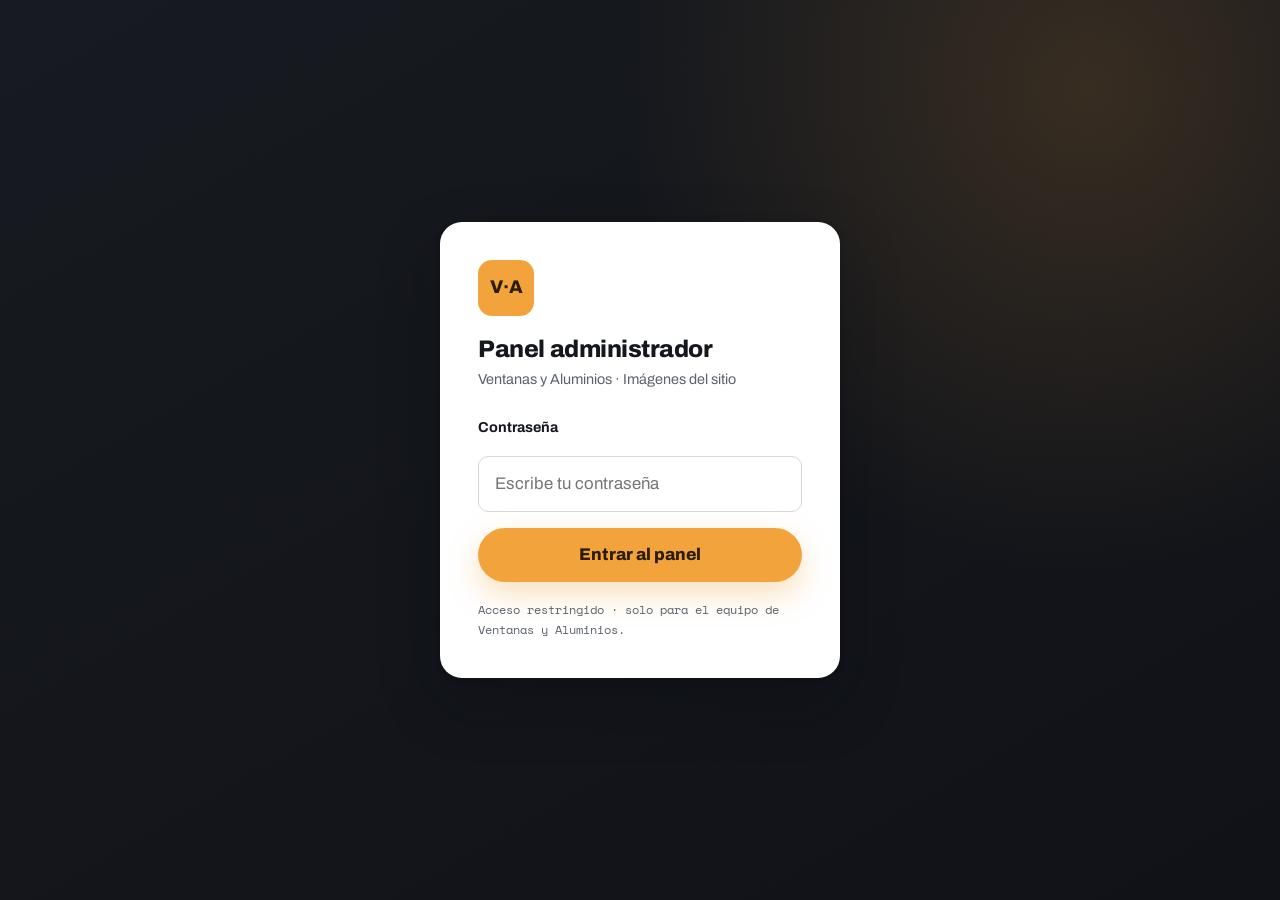
==== admin.html @ 1542fdc1 "Publicación en línea directa a GitHub desde el panel" ====
<!DOCTYPE html>
<html lang="es">
<head>
  <meta charset="UTF-8">
  <meta name="viewport" content="width=device-width, initial-scale=1.0">
  <title>Panel administrador — Ventanas y Aluminios</title>
  <meta name="robots" content="noindex, nofollow">
  <link rel="icon" type="image/svg+xml" href="img/hero.svg">
  <link rel="stylesheet" href="css/estilos.css">
  <link rel="stylesheet" href="admin/admin.css">
</head>
<body class="panel-cuerpo">

  <!-- ============ Acceso ============ -->
  <section class="login-fondo" id="pantallaLogin">
    <div class="login-tarjeta">
      <span class="login-logo">V·A</span>
      <h1>Panel administrador</h1>
      <p>Ventanas y Aluminios · Imágenes del sitio</p>
      <form id="formLogin">
        <label for="clave">Contraseña</label>
        <input type="password" id="clave" autocomplete="current-password" placeholder="Escribe tu contraseña" required>
        <button class="panel-boton" type="submit">Entrar al panel</button>
      </form>
      <p class="login-error" id="loginError" role="alert" hidden></p>
      <p class="login-ayuda">Acceso restringido · solo para el equipo de Ventanas y Aluminios.</p>
    </div>
  </section>

  <!-- ============ Aplicación ============ -->
  <div class="panel" id="app" hidden>

    <aside class="panel-lateral">
      <div class="panel-lateral__marca">
        <span class="marca__simbolo">V·A</span>
        <div>
          <b>Panel de imágenes</b>
          <small>Ventanas y Aluminios</small>
        </div>
      </div>
      <nav class="panel-nav" id="navSecciones" aria-label="Secciones del sitio">
        <button type="button" data-seccion="inicio">Inicio</button>
        <button type="button" data-seccion="catalogo">Catálogo</button>
        <button type="button" data-seccion="quienes_somos">¿Quiénes somos?</button>
        <button type="button" data-seccion="contacto">Contacto</button>
      </nav>
      <div class="panel-lateral__pie">
        <button type="button" id="btnGitHub">Conectar para publicar en línea</button>
        <button type="button" id="btnImportar">Importar contenido publicado</button>
        <button type="button" id="btnClave">Cambiar contraseña</button>
        <button type="button" id="btnSalir">Salir del panel</button>
      </div>
    </aside>

    <div class="panel-principal">

      <header class="panel-cabecera">
        <div>
          <p class="panel-miga" id="miga">Sección</p>
          <h1 id="tituloSeccion">Imágenes · Inicio</h1>
        </div>
        <div class="panel-cabecera__acciones">
          <button class="btn btn--borde" type="button" id="btnDeshacer" title="Deshacer el último cambio (Ctrl+Z)">Deshacer</button>
          <button class="btn btn--borde" type="button" id="btnRehacer" title="Rehacer (Ctrl+Y)">Rehacer</button>
        </div>
      </header>

      <div class="panel-items" id="avisoBorrador"></div>

      <main class="panel-items" id="listaItems" aria-live="polite"></main>

      <div class="panel-ahora">
        <div class="panel-ahora__info" id="estadoPublicacion">Sin cambios sin publicar.</div>
        <div class="panel-ahora__botones">
          <button class="btn btn--borde" type="button" id="btnBorrador">Guardar borrador</button>
          <button class="panel-boton" type="button" id="btnPublicar">Publicar cambios</button>
        </div>
      </div>
    </div>
  </div>

  <div class="toast-contenedor" id="contenedorToast" aria-live="polite"></div>
  <div id="contenedorModal"></div>

  <input type="file" id="entradaImagenes" accept=".jpg,.jpeg,.png,.webp,image/jpeg,image/png,image/webp" multiple hidden>
  <input type="file" id="entradaImportar" webkitdirectory hidden>

  <script src="js/datos.js"></script>
  <script src="admin/seguridad.js"></script>
  <script src="admin/admin.js"></script>
</body>
</html>
---- css/estilos.css ----
/* =========================================================
   Ventanas y Aluminios — Estilos del sitio
   ========================================================= */

/* ---------- Fuentes autoalojadas ---------- */
@font-face {
  font-family: 'Archivo';
  font-style: normal;
  font-weight: 100 900;
  font-stretch: 100%;
  font-display: swap;
  src: url('fonts/archivo-regular-var.woff2') format('woff2');
}
@font-face {
  font-family: 'Archivo';
  font-style: italic;
  font-weight: 100 900;
  font-stretch: 100%;
  font-display: swap;
  src: url('fonts/archivo-italic-var.woff2') format('woff2');
}
@font-face {
  font-family: 'Space Mono';
  font-style: normal;
  font-weight: 400;
  font-display: swap;
  src: url('fonts/spacemono-regular-400.woff2') format('woff2');
}
@font-face {
  font-family: 'Space Mono';
  font-style: normal;
  font-weight: 700;
  font-display: swap;
  src: url('fonts/spacemono-regular-700.woff2') format('woff2');
}

/* ---------- Tokens ---------- */
:root {
  --ink: #171a20;
  --ink-2: #1e222a;
  --ink-3: #272c36;
  --line-dark: #343b47;
  --paper: #f1f2f2;
  --paper-2: #fafbfb;
  --white: #ffffff;
  --text: #14171c;
  --muted: #5b626b;
  --accent: #f2a33c;
  --accent-deep: #cf8416;
  --accent-ink: #2b1c06;
  --on-accent: #241a05;
  --sans: 'Archivo', system-ui, -apple-system, 'Segoe UI', Roboto, Arial, sans-serif;
  --mono: 'Space Mono', 'Courier New', monospace;
  --r-sm: 10px;
  --r-md: 14px;
  --r-lg: 22px;
  --pill: 999px;
  --sh-card: 0 1px 2px rgba(20, 23, 28, 0.05), 0 10px 28px rgba(20, 23, 28, 0.08);
  --sh-pop: 0 2px 6px rgba(10, 12, 16, 0.14), 0 24px 60px rgba(10, 12, 16, 0.3);
  --wrap: 1240px;
  --header-h: 72px;
}

/* ---------- Reset ---------- */
*,
*::before,
*::after {
  box-sizing: border-box;
}
html {
  -webkit-text-size-adjust: 100%;
  scroll-behavior: smooth;
}
body {
  margin: 0;
  font-family: var(--sans);
  font-size: 1.02rem;
  line-height: 1.7;
  color: var(--text);
  background: var(--paper);
  -webkit-font-smoothing: antialiased;
  text-rendering: optimizeLegibility;
}
img {
  max-width: 100%;
  display: block;
}
a {
  color: inherit;
  text-decoration: none;
}
button {
  font-family: inherit;
  cursor: pointer;
}
::selection {
  background: var(--accent);
  color: var(--accent-ink);
}

h1, h2, h3, h4 {
  margin: 0;
  line-height: 1.08;
  letter-spacing: -0.02em;
  font-weight: 800;
}

/* ---------- Utilidades ---------- */
.contenedor {
  width: 100%;
  max-width: var(--wrap);
  margin-inline: auto;
  padding-inline: clamp(1.1rem, 4vw, 2.2rem);
}
.espacio-seccion {
  padding-block: clamp(3.4rem, 8vw, 6.5rem);
}
.en-mono {
  font-family: var(--mono);
}

.etiqueta {
  display: inline-flex;
  align-items: center;
  gap: 0.65rem;
  font-family: var(--mono);
  font-size: 0.78rem;
  font-weight: 700;
  letter-spacing: 0.14em;
  text-transform: uppercase;
  color: var(--muted);
}
.etiqueta::before {
  content: "";
  width: 2.1rem;
  height: 2px;
  background: var(--accent);
}
.etiqueta--claro {
  color: rgba(255, 255, 255, 0.62);
}

/* ---------- Botones ---------- */
.btn {
  display: inline-flex;
  align-items: center;
  justify-content: center;
  gap: 0.55rem;
  padding: 0.82rem 1.5rem;
  border-radius: var(--pill);
  font-weight: 700;
  font-size: 1rem;
  line-height: 1.1;
  border: 1.5px solid transparent;
  transition: transform 0.18s cubic-bezier(0.16, 1, 0.3, 1), box-shadow 0.18s, background 0.18s, color 0.18s, border-color 0.18s;
  white-space: nowrap;
}
.btn:active {
  transform: scale(0.985);
}
.btn--principal {
  background: var(--accent);
  color: var(--accent-ink);
  box-shadow: 0 10px 26px rgba(242, 163, 60, 0.32);
}
.btn--principal:hover {
  background: #f6ae4f;
  transform: translateY(-2px);
}
.btn--claro {
  background: var(--white);
  color: var(--text);
  box-shadow: 0 8px 22px rgba(10, 12, 16, 0.18);
}
.btn--claro:hover {
  transform: translateY(-2px);
}
.btn--borde-claro {
  color: var(--white);
  border-color: rgba(255, 255, 255, 0.4);
  background: rgba(255, 255, 255, 0.06);
  backdrop-filter: blur(6px);
}
.btn--borde-claro:hover {
  background: rgba(255, 255, 255, 0.14);
  border-color: rgba(255, 255, 255, 0.7);
}
.btn--borde {
  color: var(--text);
  border-color: #c9cdd1;
  background: transparent;
}
.btn--borde:hover {
  border-color: var(--text);
}
.flecha-cta span {
  transition: transform 0.18s cubic-bezier(0.16, 1, 0.3, 1);
}
.flecha-cta:hover span,
a:hover > .flecha-cta span {
  transform: translateX(4px);
}

/* ---------- Header ---------- */
.cabecera {
  position: fixed;
  inset: 0 0 auto 0;
  z-index: 60;
  height: var(--header-h);
  transition: background 0.25s, border-color 0.25s, height 0.25s;
  border-bottom: 1px solid transparent;
}
.cabecera--scrolled {
  background: rgba(23, 26, 32, 0.92);
  backdrop-filter: blur(12px);
  -webkit-backdrop-filter: blur(12px);
  border-bottom-color: rgba(255, 255, 255, 0.09);
}
.cabecera__interior {
  height: var(--header-h);
  display: flex;
  align-items: center;
  justify-content: space-between;
  gap: 1.5rem;
}
.marca {
  display: inline-flex;
  align-items: center;
  gap: 0.7rem;
  color: var(--white);
}
.marca__simbolo {
  width: 40px;
  height: 40px;
  display: grid;
  place-items: center;
  background: var(--accent);
  color: var(--accent-ink);
  font-family: var(--sans);
  font-weight: 800;
  font-size: 0.95rem;
  border-radius: var(--r-sm);
  letter-spacing: -0.02em;
}
.marca__texto {
  display: flex;
  flex-direction: column;
  line-height: 1.05;
}
.marca__nombre {
  font-weight: 800;
  font-size: 1.02rem;
  letter-spacing: 0.01em;
}
.marca__eslogan {
  font-family: var(--mono);
  font-size: 0.62rem;
  letter-spacing: 0.16em;
  text-transform: uppercase;
  color: rgba(255, 255, 255, 0.55);
}
.nav {
  display: flex;
  align-items: center;
  gap: 1.8rem;
}
.nav__enlace {
  color: rgba(255, 255, 255, 0.78);
  font-weight: 600;
  font-size: 0.98rem;
  position: relative;
  padding-block: 0.4rem;
  transition: color 0.18s;
}
.nav__enlace:hover {
  color: var(--white);
}
.nav__enlace::after {
  content: "";
  position: absolute;
  left: 0;
  right: 100%;
  bottom: 0;
  height: 2px;
  background: var(--accent);
  transition: right 0.25s cubic-bezier(0.16, 1, 0.3, 1);
}
.nav__enlace:hover::after {
  right: 0;
}
.nav__enlace--activo {
  color: var(--white);
}
.nav__enlace--activo::after {
  right: 0;
}
.cabecera__acciones {
  display: flex;
  align-items: center;
  gap: 0.9rem;
}
.boton-menu {
  display: none;
  background: none;
  border: 1.5px solid rgba(255, 255, 255, 0.28);
  border-radius: var(--r-sm);
  width: 44px;
  height: 44px;
  align-items: center;
  justify-content: center;
}
.boton-menu__linea {
  position: relative;
  width: 20px;
  height: 2px;
  background: var(--white);
}
.boton-menu__linea::before,
.boton-menu__linea::after {
  content: "";
  position: absolute;
  left: 0;
  width: 20px;
  height: 2px;
  background: var(--white);
  transition: transform 0.2s;
}
.boton-menu__linea::before {
  top: -6px;
}
.boton-menu__linea::after {
  top: 6px;
}
.boton-menu--abierto .boton-menu__linea {
  background: transparent;
}
.boton-menu--abierto .boton-menu__linea::before {
  transform: translateY(6px) rotate(45deg);
}
.boton-menu--abierto .boton-menu__linea::after {
  transform: translateY(-6px) rotate(-45deg);
}

/* ---------- Menú móvil ---------- */
.menu-movil {
  position: fixed;
  inset: 0;
  z-index: 55;
  background: var(--ink);
  color: var(--white);
  display: flex;
  flex-direction: column;
  justify-content: center;
  padding: 2rem clamp(1.4rem, 7vw, 4rem);
  opacity: 0;
  visibility: hidden;
  transition: opacity 0.28s cubic-bezier(0.16, 1, 0.3, 1), visibility 0.28s;
}
.menu-movil--abierto {
  opacity: 1;
  visibility: visible;
}
.menu-movil__enlace {
  font-size: clamp(1.9rem, 7vw, 3rem);
  font-weight: 800;
  letter-spacing: -0.02em;
  padding-block: 0.4rem;
  display: flex;
  align-items: baseline;
  gap: 0.9rem;
  border-bottom: 1px solid rgba(255, 255, 255, 0.1);
  transition: color 0.18s, padding-left 0.25s;
}
.menu-movil__enlace:hover {
  color: var(--accent);
  padding-left: 0.5rem;
}
.menu-movil__num {
  font-family: var(--mono);
  font-size: 0.75rem;
  color: var(--accent);
}
.menu-movil__pie {
  margin-top: 2.5rem;
  display: flex;
  gap: 1.6rem;
  flex-wrap: wrap;
}
.menu-movil__pie a {
  font-weight: 700;
  color: rgba(255, 255, 255, 0.85);
}

/* ---------- Hero (Inicio) ---------- */
.hero {
  position: relative;
  min-height: 100dvh;
  display: flex;
  align-items: center;
  color: var(--white);
  overflow: hidden;
  background: var(--ink);
}
.hero__media {
  position: absolute;
  inset: 0;
}
.hero__img {
  width: 100%;
  height: 100%;
  object-fit: cover;
  filter: saturate(0.9) contrast(1.05);
}
.hero__velo {
  position: absolute;
  inset: 0;
  background:
    linear-gradient(100deg, rgba(14, 16, 21, 0.94) 0%, rgba(14, 16, 21, 0.72) 45%, rgba(14, 16, 21, 0.25) 78%, rgba(14, 16, 21, 0.12) 100%);
}
.hero__contenido {
  position: relative;
  padding-top: calc(var(--header-h) + 2rem);
  padding-bottom: 4.5rem;
  max-width: 46rem;
}
.hero__titulo {
  font-size: clamp(2.55rem, 6.4vw, 4.5rem);
  line-height: 1.02;
  letter-spacing: -0.03em;
  margin: 1.1rem 0 1.4rem;
  text-wrap: balance;
}
.hero__titulo em {
  font-style: italic;
  color: var(--accent);
}
.hero__bajada {
  font-size: clamp(1.05rem, 1.6vw, 1.2rem);
  color: rgba(255, 255, 255, 0.82);
  max-width: 34rem;
  margin: 0 0 2.1rem;
}
.hero__ctas {
  display: flex;
  flex-wrap: wrap;
  gap: 0.9rem;
}
.hero__pista {
  position: absolute;
  left: clamp(1.1rem, 4vw, 2.2rem);
  bottom: 1.6rem;
  display: flex;
  align-items: center;
  gap: 0.7rem;
  font-family: var(--mono);
  font-size: 0.7rem;
  letter-spacing: 0.18em;
  text-transform: uppercase;
  color: rgba(255, 255, 255, 0.55);
}
.hero__pista::before {
  content: "";
  width: 2px;
  height: 2.6rem;
  background: var(--accent);
}

/* ---------- Entrada con animación ---------- */
@keyframes subir {
  from {
    opacity: 0;
    transform: translateY(22px);
  }
  to {
    opacity: 1;
    transform: translateY(0);
  }
}
.animar-entrada {
  animation: subir 0.8s cubic-bezier(0.16, 1, 0.3, 1) both;
}

/* ---------- Franja 25 años ---------- */
.franja {
  background: var(--ink);
  color: var(--white);
  overflow: hidden;
}
.franja__rejilla {
  display: grid;
  grid-template-columns: 1fr 1fr;
  align-items: stretch;
}
.franja__media {
  position: relative;
  min-height: 340px;
}
.franja__img {
  position: absolute;
  inset: 0;
  width: 100%;
  height: 100%;
  object-fit: cover;
}
.franja__cuerpo {
  padding: clamp(2.4rem, 5vw, 4.5rem) clamp(1.4rem, 4.5vw, 4.5rem);
  display: flex;
  flex-direction: column;
  justify-content: center;
}
.franja__numero {
  display: flex;
  align-items: baseline;
  gap: 0.7rem;
  margin-bottom: 0.4rem;
}
.franja__numero b {
  font-family: var(--mono);
  font-weight: 700;
  font-size: clamp(4rem, 8vw, 6rem);
  line-height: 0.9;
  color: var(--accent);
}
.franja__numero span {
  font-family: var(--mono);
  font-size: 0.85rem;
  letter-spacing: 0.16em;
  text-transform: uppercase;
  color: rgba(255, 255, 255, 0.65);
  max-width: 9rem;
}
.franja__texto {
  color: rgba(255, 255, 255, 0.78);
  max-width: 34rem;
  margin: 0;
}

/* ---------- Cabecera de sección ---------- */
.seccion-titulo {
  display: flex;
  align-items: flex-end;
  justify-content: space-between;
  gap: 2rem;
  margin-bottom: clamp(2rem, 4vw, 3rem);
}
.seccion-titulo h2 {
  font-size: clamp(1.9rem, 3.8vw, 2.9rem);
  max-width: 16ch;
  text-wrap: balance;
}
.seccion-titulo h2 em {
  font-style: italic;
  color: var(--accent-deep);
}
.seccion-titulo__info {
  max-width: 30rem;
  color: var(--muted);
}
.seccion-titulo__enlace {
  font-weight: 700;
  white-space: nowrap;
  display: inline-flex;
  align-items: center;
  gap: 0.5rem;
  color: var(--text);
  border-bottom: 2px solid var(--accent);
  padding-bottom: 0.15rem;
}
.seccion-titulo--centro {
  flex-direction: column;
  align-items: flex-start;
}

/* ---------- Tarjetas de servicio (grid Inicio) ---------- */
.rejilla-servicios {
  display: grid;
  grid-template-columns: repeat(4, 1fr);
  gap: 1.4rem;
}
.tarjeta-servicio {
  display: flex;
  flex-direction: column;
  background: var(--white);
  border-radius: var(--r-md);
  overflow: hidden;
  transition: transform 0.3s cubic-bezier(0.16, 1, 0.3, 1), box-shadow 0.3s;
}
.tarjeta-servicio:hover {
  transform: translateY(-6px);
  box-shadow: var(--sh-pop);
}
.tarjeta-servicio__media {
  position: relative;
  aspect-ratio: 4 / 3;
  overflow: hidden;
  background: var(--ink-3);
}
.tarjeta-servicio__img {
  width: 100%;
  height: 100%;
  object-fit: cover;
  transition: transform 0.6s cubic-bezier(0.16, 1, 0.3, 1);
}
.tarjeta-servicio:hover .tarjeta-servicio__img {
  transform: scale(1.06);
}
.tarjeta-servicio__num {
  position: absolute;
  top: 0.9rem;
  left: 0.9rem;
  font-family: var(--mono);
  font-size: 0.72rem;
  color: var(--white);
  background: rgba(14, 16, 21, 0.72);
  backdrop-filter: blur(4px);
  padding: 0.28rem 0.6rem;
  border-radius: var(--pill);
}
.tarjeta-servicio__cuerpo {
  padding: 1.3rem 1.3rem 1.4rem;
  display: flex;
  flex-direction: column;
  gap: 0.5rem;
  flex: 1;
}
.tarjeta-servicio h3 {
  font-size: 1.28rem;
}
.tarjeta-servicio p {
  color: var(--muted);
  font-size: 0.94rem;
  margin: 0;
  flex: 1;
}
.tarjeta-servicio__link {
  font-weight: 700;
  font-size: 0.92rem;
  display: inline-flex;
  align-items: center;
  gap: 0.45rem;
  color: var(--text);
}
.tarjeta-servicio__link span {
  color: var(--accent-deep);
  transition: transform 0.18s cubic-bezier(0.16, 1, 0.3, 1);
}
.tarjeta-servicio:hover .tarjeta-servicio__link span {
  transform: translateX(4px);
}

/* ---------- Intro oscura de páginas interiores ---------- */
.intro {
  position: relative;
  padding-top: calc(var(--header-h) + clamp(3rem, 7vw, 5.5rem));
  padding-bottom: clamp(2.6rem, 6vw, 4.5rem);
  background: var(--ink);
  color: var(--white);
  overflow: hidden;
}
.intro__img {
  position: absolute;
  inset: 0;
  width: 100%;
  height: 100%;
  object-fit: cover;
  opacity: 0.2;
  filter: saturate(0.8);
}
.intro__velo {
  position: absolute;
  inset: 0;
  background: radial-gradient(90% 130% at 80% 0%, rgba(242, 163, 60, 0.14), transparent 55%), linear-gradient(120deg, rgba(23, 26, 32, 0.9), rgba(23, 26, 32, 0.35));
}
.intro__contenido {
  position: relative;
}
.intro h1 {
  font-size: clamp(2.1rem, 5vw, 3.4rem);
  letter-spacing: -0.03em;
  margin-top: 1rem;
  text-wrap: balance;
  max-width: 22ch;
}
.intro h1 em {
  font-style: italic;
  color: var(--accent);
}
.intro p {
  color: rgba(255, 255, 255, 0.8);
  max-width: 40ch;
  margin: 1.1rem 0 0;
}

/* ---------- Navegación interna (catálogo) ---------- */
.navegacion-sub {
  position: sticky;
  top: var(--header-h);
  z-index: 40;
  background: rgba(255, 255, 255, 0.92);
  backdrop-filter: blur(10px);
  -webkit-backdrop-filter: blur(10px);
  border-bottom: 1px solid var(--line-dark);
  border-color: #dde1e4;
}
.navegacion-sub__cinta {
  display: flex;
  gap: 0.4rem;
  overflow-x: auto;
  scrollbar-width: none;
  padding-block: 0.6rem;
}
.navegacion-sub__cinta::-webkit-scrollbar {
  display: none;
}
.navegacion-sub__enlace {
  font-weight: 700;
  font-size: 0.88rem;
  color: var(--muted);
  padding: 0.5rem 1rem;
  border-radius: var(--pill);
  white-space: nowrap;
  transition: background 0.18s, color 0.18s;
}
.navegacion-sub__enlace:hover {
  color: var(--text);
  background: #e8eaec;
}
.navegacion-sub__enlace--activo {
  background: var(--ink);
  color: var(--white);
}

/* ---------- Categorías de catálogo ---------- */
.categoria {
  margin-bottom: clamp(3rem, 6vw, 4.6rem);
}
.categoria__cabecera {
  display: flex;
  align-items: baseline;
  gap: 1rem;
  border-bottom: 2px solid var(--ink);
  padding-bottom: 0.7rem;
  margin-bottom: clamp(1.4rem, 3vw, 2rem);
}
.categoria__num {
  font-family: var(--mono);
  font-weight: 700;
  color: var(--accent-deep);
  font-size: 1.05rem;
}
.categoria__cabecera h2 {
  font-size: clamp(1.5rem, 3vw, 2.1rem);
}
.subcategoria {
  margin-bottom: 2.4rem;
}
.subcategoria__cabecera {
  display: flex;
  align-items: center;
  gap: 0.8rem;
  margin-bottom: 1rem;
}
.subcategoria__cabecera h3 {
  font-size: 1.12rem;
}
.subcategoria__nota {
  font-family: var(--mono);
  font-size: 0.7rem;
  letter-spacing: 0.1em;
  text-transform: uppercase;
  color: var(--muted);
  background: #e6e9ea;
  border-radius: var(--pill);
  padding: 0.22rem 0.65rem;
}

/* ---------- Galería: cuadrícula ---------- */
.galeria-rejilla {
  display: grid;
  grid-template-columns: repeat(4, 1fr);
  gap: 1rem;
}
.galeria-item {
  position: relative;
  display: block;
  padding: 0;
  border: 0;
  border-radius: var(--r-md);
  aspect-ratio: 4 / 3;
  overflow: hidden;
  background: var(--ink-3);
  cursor: zoom-in;
}
.galeria-item__img {
  width: 100%;
  height: 100%;
  object-fit: cover;
  display: block;
  transition: transform 0.45s cubic-bezier(0.16, 1, 0.3, 1);
}
.galeria-item::after {
  content: '';
  position: absolute;
  inset: 0;
  background: linear-gradient(to top, rgba(14, 16, 21, 0.35), transparent 45%);
  opacity: 0;
  transition: opacity 0.25s;
  pointer-events: none;
}
.galeria-item:hover::after,
.galeria-item:focus-visible::after {
  opacity: 1;
}
.galeria-item:hover .galeria-item__img,
.galeria-item:focus-visible .galeria-item__img {
  transform: scale(1.05);
}
.galeria-item:focus-visible {
  outline: 2px solid var(--accent);
  outline-offset: 3px;
}

/* ---------- Lightbox (ampliar imagen) ---------- */
.lightbox {
  position: fixed;
  inset: 0;
  z-index: 200;
  display: grid;
  place-items: center;
  padding: clamp(1rem, 4vw, 3rem);
}
.lightbox[hidden] {
  display: none;
}
.lightbox__fondo {
  position: absolute;
  inset: 0;
  background: rgba(9, 11, 15, 0.92);
  backdrop-filter: blur(6px);
  -webkit-backdrop-filter: blur(6px);
}
.lightbox__marco {
  position: relative;
  margin: 0;
  max-width: min(1200px, 92vw);
  max-height: 88vh;
  display: grid;
}
.lightbox__img {
  display: block;
  max-width: 100%;
  max-height: 78vh;
  width: auto;
  height: auto;
  border-radius: var(--r-md);
  box-shadow: 0 30px 80px rgba(0, 0, 0, 0.6);
}
.lightbox__pie {
  display: flex;
  align-items: center;
  justify-content: center;
  gap: 1rem;
  margin-top: 1rem;
  font-family: var(--mono);
  font-size: 0.8rem;
  color: var(--paper-3);
}
.lightbox__contador {
  color: var(--accent);
}
.lightbox__flecha {
  position: absolute;
  top: 50%;
  transform: translateY(-50%);
  z-index: 2;
  width: 52px;
  height: 52px;
  border: 1px solid rgba(255, 255, 255, 0.35);
  background: rgba(255, 255, 255, 0.06);
  color: var(--white);
  border-radius: var(--pill);
  display: grid;
  place-items: center;
  font-size: 1.2rem;
  cursor: pointer;
  transition: background 0.18s, transform 0.18s, opacity 0.18s;
}
.lightbox__flecha:hover:not(:disabled) {
  background: var(--accent);
  color: var(--accent-ink);
  border-color: var(--accent);
}
.lightbox__flecha:active:not(:disabled) {
  transform: translateY(-50%) scale(0.95);
}
.lightbox__flecha:disabled {
  opacity: 0.3;
  cursor: default;
}
.lightbox__flecha--prev {
  left: clamp(0.5rem, 2vw, 2rem);
}
.lightbox__flecha--next {
  right: clamp(0.5rem, 2vw, 2rem);
}
.lightbox__cerrar {
  position: absolute;
  top: 1.2rem;
  right: 1.2rem;
  z-index: 2;
  width: 48px;
  height: 48px;
  border: 1px solid rgba(255, 255, 255, 0.35);
  background: rgba(255, 255, 255, 0.06);
  color: var(--white);
  border-radius: var(--pill);
  font-size: 1.05rem;
  cursor: pointer;
  transition: background 0.18s, transform 0.18s;
}
.lightbox__cerrar:hover {
  background: var(--accent);
  color: var(--accent-ink);
  border-color: var(--accent);
}
.lightbox__cerrar:active {
  transform: scale(0.95);
}

/* ---------- Quiénes somos ---------- */
.bloque-nosotros {
  display: grid;
  grid-template-columns: 1fr 1fr;
  gap: clamp(2rem, 5vw, 4.5rem);
  align-items: center;
}
.bloque-nosotros__media {
  position: relative;
  border-radius: var(--r-lg);
  overflow: hidden;
  aspect-ratio: 4 / 3;
  background: var(--ink-3);
  box-shadow: var(--sh-card);
}
.bloque-nosotros__img {
  width: 100%;
  height: 100%;
  object-fit: cover;
}
.bloque-nosotros__cinta {
  position: absolute;
  left: 1.1rem;
  bottom: 1.1rem;
  background: var(--accent);
  color: var(--accent-ink);
  font-family: var(--mono);
  font-size: 0.72rem;
  font-weight: 700;
  letter-spacing: 0.12em;
  text-transform: uppercase;
  border-radius: var(--pill);
  padding: 0.35rem 0.85rem;
}
.bloque-nosotros__cuerpo h2 {
  font-size: clamp(1.7rem, 3.4vw, 2.5rem);
  margin-bottom: 1.1rem;
  text-wrap: balance;
}
.bloque-nosotros__cuerpo h2 em {
  font-style: italic;
  color: var(--accent-deep);
}
.bloque-nosotros__cuerpo p {
  color: #3f454d;
  margin: 0 0 1rem;
}
.bloque-nosotros__cuerpo p:last-child {
  margin-bottom: 0;
}

/* Franja de experiencia (full) */
.experiencia {
  background: var(--ink);
  color: var(--white);
  position: relative;
  overflow: hidden;
}
.experiencia__img {
  position: absolute;
  inset: 0;
  width: 100%;
  height: 100%;
  object-fit: cover;
  opacity: 0.18;
}
.experiencia__rejilla {
  position: relative;
  display: grid;
  grid-template-columns: 1.2fr 1fr;
  gap: clamp(2rem, 5vw, 4rem);
  align-items: center;
}
.experiencia h2 {
  font-size: clamp(1.8rem, 3.4vw, 2.6rem);
  margin: 0 0 1.1rem;
}
.experiencia h2 em {
  font-style: italic;
  color: var(--accent);
}
.experiencia p {
  color: rgba(255, 255, 255, 0.78);
  margin: 0;
  max-width: 42ch;
}
.experiencia__datos {
  display: grid;
  gap: 0;
}
.experiencia__dato {
  display: flex;
  align-items: center;
  gap: 1.4rem;
  padding-block: 1.4rem;
  border-bottom: 1px solid rgba(255, 255, 255, 0.12);
}
.experiencia__dato:first-child {
  border-top: 1px solid rgba(255, 255, 255, 0.12);
}
.experiencia__dato b {
  font-family: var(--mono);
  font-weight: 700;
  font-size: clamp(1.7rem, 3vw, 2.2rem);
  color: var(--accent);
  min-width: 4.2rem;
}
.experiencia__dato span {
  color: rgba(255, 255, 255, 0.8);
  font-weight: 600;
}

/* Compromiso (figura completa) */
.compromiso {
  position: relative;
  border-radius: var(--r-lg);
  overflow: hidden;
  aspect-ratio: 21 / 10;
  min-height: 420px;
  display: flex;
  align-items: flex-end;
  color: var(--white);
  background: var(--ink);
}
.compromiso__img {
  position: absolute;
  inset: 0;
  width: 100%;
  height: 100%;
  object-fit: cover;
}
.compromiso__velo {
  position: absolute;
  inset: 0;
  background: linear-gradient(90deg, rgba(14, 16, 21, 0.88), rgba(14, 16, 21, 0.15) 70%);
}
.compromiso__cuerpo {
  position: relative;
  max-width: 34rem;
  padding: clamp(1.8rem, 4vw, 3rem);
}
.compromiso h2 {
  font-size: clamp(1.7rem, 3.4vw, 2.5rem);
  margin-bottom: 0.9rem;
}
.compromiso h2 em {
  font-style: italic;
  color: var(--accent);
}
.compromiso p {
  color: rgba(255, 255, 255, 0.85);
  margin: 0;
}

/* ---------- Contacto ---------- */
.contacto-fondo {
  position: relative;
}
.contacto-fondo__img {
  position: absolute;
  inset: 0;
  width: 100%;
  height: 100%;
  object-fit: cover;
  opacity: 0.14;
}
.contacto-fondo__velo {
  position: absolute;
  inset: 0;
  background: linear-gradient(180deg, var(--paper) 0%, rgba(241, 242, 242, 0.6) 100%);
}
.contacto-rejilla {
  position: relative;
  display: grid;
  grid-template-columns: 1.15fr 0.85fr;
  gap: clamp(2rem, 5vw, 4rem);
  align-items: center;
}
.contacto-rejilla h2 {
  font-size: clamp(1.8rem, 3.6vw, 2.7rem);
  margin-bottom: 1.1rem;
  text-wrap: balance;
}
.contacto-rejilla h2 em {
  font-style: italic;
  color: var(--accent-deep);
}
.contacto-rejilla__bajada {
  color: var(--muted);
  max-width: 40ch;
  margin: 0 0 1.8rem;
}
.tarjetas-contacto {
  display: grid;
  gap: 0.9rem;
}
.tarjeta-contacto {
  display: flex;
  align-items: center;
  gap: 1.1rem;
  background: var(--white);
  border-radius: var(--r-md);
  padding: 1.15rem 1.3rem;
  box-shadow: var(--sh-card);
  transition: transform 0.22s cubic-bezier(0.16, 1, 0.3, 1), box-shadow 0.22s;
}
.tarjeta-contacto:hover {
  transform: translateY(-3px);
  box-shadow: var(--sh-pop);
}
.tarjeta-contacto__icono {
  flex: 0 0 50px;
  width: 50px;
  height: 50px;
  border-radius: var(--r-sm);
  background: var(--ink);
  color: var(--accent);
  display: grid;
  place-items: center;
}
.tarjeta-contacto__icono svg {
  width: 22px;
  height: 22px;
}
.tarjeta-contacto__cuerpo {
  min-width: 0;
}
.tarjeta-contacto__cuerpo small {
  display: block;
  font-family: var(--mono);
  font-size: 0.7rem;
  letter-spacing: 0.12em;
  text-transform: uppercase;
  color: var(--muted);
  margin-bottom: 0.15rem;
}
.tarjeta-contacto__cuerpo b {
  font-size: 1.12rem;
  letter-spacing: -0.01em;
  word-break: break-all;
}
.panel-boton {
  background: var(--accent);
  color: var(--accent-ink);
  border: 0;
  border-radius: var(--pill);
  padding: 1.1rem 1.6rem;
  font-weight: 800;
  font-size: 1.06rem;
  display: inline-flex;
  align-items: center;
  justify-content: center;
  gap: 0.6rem;
  box-shadow: 0 12px 30px rgba(242, 163, 60, 0.35);
  transition: transform 0.18s, background 0.18s;
}
.panel-boton:hover {
  background: #f6ae4f;
  transform: translateY(-2px);
}
.panel-boton:active {
  transform: scale(0.985);
}

/* ---------- Franja de llamado final ---------- */
.cta-fuerte {
  background: var(--ink);
  color: var(--white);
  position: relative;
  overflow: hidden;
}
.cta-fuerte::before {
  content: "";
  position: absolute;
  inset: 0;
  background: radial-gradient(70% 120% at 85% 10%, rgba(242, 163, 60, 0.2), transparent 60%);
}
.cta-fuerte__rejilla {
  position: relative;
  display: flex;
  align-items: center;
  justify-content: space-between;
  gap: 2rem;
  flex-wrap: wrap;
}
.cta-fuerte h2 {
  font-size: clamp(1.6rem, 3.2vw, 2.3rem);
  max-width: 20ch;
  text-wrap: balance;
}
.cta-fuerte h2 em {
  font-style: italic;
  color: var(--accent);
}
.cta-fuerte__nota {
  font-family: var(--mono);
  font-size: 0.78rem;
  color: rgba(255, 255, 255, 0.55);
  margin: 0.8rem 0 0;
}

/* ---------- Footer ---------- */
.pie {
  background: var(--ink);
  color: rgba(255, 255, 255, 0.72);
  padding-block: clamp(3rem, 6vw, 4.5rem) 2rem;
}
.pie__rejilla {
  display: grid;
  grid-template-columns: 1.4fr 1fr 1fr;
  gap: clamp(2rem, 5vw, 4rem);
}
.pie__marca p {
  color: rgba(255, 255, 255, 0.6);
  max-width: 34ch;
  margin: 1rem 0 0;
  font-size: 0.95rem;
}
.pie h4 {
  font-family: var(--mono);
  font-size: 0.76rem;
  letter-spacing: 0.16em;
  text-transform: uppercase;
  color: var(--accent);
  margin: 0 0 1rem;
}
.pie__enlaces {
  display: grid;
  gap: 0.5rem;
}
.pie__enlaces a {
  color: rgba(255, 255, 255, 0.75);
  transition: color 0.18s;
}
.pie__enlaces a:hover {
  color: var(--white);
}
.pie__linea {
  margin-top: clamp(2rem, 4vw, 3rem);
  padding-top: 1.4rem;
  border-top: 1px solid rgba(255, 255, 255, 0.12);
  display: flex;
  justify-content: space-between;
  gap: 1rem;
  flex-wrap: wrap;
  font-size: 0.85rem;
  color: rgba(255, 255, 255, 0.5);
}

/* ---------- Revelar al hacer scroll ---------- */
.reveal {
  opacity: 0;
  transform: translateY(26px);
  transition: opacity 0.7s cubic-bezier(0.16, 1, 0.3, 1), transform 0.7s cubic-bezier(0.16, 1, 0.3, 1);
  will-change: opacity, transform;
}
.reveal--visible {
  opacity: 1;
  transform: translateY(0);
}

/* ---------- Responsive ---------- */
@media (max-width: 1080px) {
  .rejilla-servicios {
    grid-template-columns: repeat(2, 1fr);
    gap: 1.2rem;
  }
}
@media (max-width: 980px) {
  .franja__rejilla {
    grid-template-columns: 1fr;
  }
  .franja__media {
    min-height: 0;
    aspect-ratio: 3 / 2;
  }
  .bloque-nosotros {
    grid-template-columns: 1fr;
  }
  .experiencia__rejilla {
    grid-template-columns: 1fr;
  }
  .contacto-rejilla {
    grid-template-columns: 1fr;
  }
  .pie__rejilla {
    grid-template-columns: 1fr 1fr;
  }
  .galeria-rejilla {
    grid-template-columns: repeat(3, 1fr);
  }
}
@media (max-width: 860px) {
  .nav {
    display: none;
  }
  .cabecera__cta {
    display: none;
  }
  .boton-menu {
    display: inline-flex;
  }
}
@media (max-width: 640px) {
  .rejilla-servicios {
    grid-template-columns: 1fr;
  }
  .seccion-titulo {
    flex-direction: column;
    align-items: flex-start;
  }
  .compromiso {
    aspect-ratio: auto;
    min-height: 480px;
  }
  .pie__rejilla {
    grid-template-columns: 1fr;
  }
  .galeria-rejilla {
    grid-template-columns: repeat(2, 1fr);
    gap: 0.7rem;
  }
  .lightbox__flecha {
    width: 44px;
    height: 44px;
  }
  .lightbox__cerrar {
    top: 0.8rem;
    right: 0.8rem;
  }
}

/* ---------- Preferencias de movimiento ---------- */
@media (prefers-reduced-motion: reduce) {
  html {
    scroll-behavior: auto;
  }
  *,
  *::before,
  *::after {
    animation-duration: 0.01ms !important;
    animation-iteration-count: 1 !important;
    transition-duration: 0.01ms !important;
  }
  .reveal {
    opacity: 1;
    transform: none;
  }
  .animar-entrada {
    animation: none;
    opacity: 1;
  }
}
---- admin/admin.css ----
body {
  background: var(--paper);
}

/* El atributo hidden siempre debe ganar, aunque el estilo base sea grid/flex */
[hidden] {
  display: none !important;
}

/* ---------- Pantalla de acceso ---------- */
.login-fondo {
  position: fixed;
  inset: 0;
  z-index: 100;
  display: grid;
  place-items: center;
  padding: 1.4rem;
  background:
    radial-gradient(60% 90% at 85% 10%, rgba(242, 163, 60, 0.16), transparent 60%),
    linear-gradient(150deg, var(--ink), #101217);
}
.login-tarjeta {
  width: 100%;
  max-width: 400px;
  background: var(--white);
  border-radius: var(--r-lg);
  padding: 2.4rem;
  box-shadow: var(--sh-pop);
}
.login-logo {
  display: grid;
  place-items: center;
  width: 56px;
  height: 56px;
  border-radius: var(--r-md);
  background: var(--accent);
  color: var(--accent-ink);
  font-weight: 800;
  font-size: 1.15rem;
  margin-bottom: 1.3rem;
}
.login-tarjeta h1 {
  font-size: 1.5rem;
  margin-bottom: 0.25rem;
}
.login-tarjeta h1 + p {
  color: var(--muted);
  font-size: 0.9rem;
  margin: 0 0 1.5rem;
}
.login-tarjeta form {
  display: grid;
  gap: 1rem;
}
.login-tarjeta label {
  display: grid;
  gap: 0.4rem;
  font-weight: 700;
  font-size: 0.9rem;
}
.login-tarjeta input {
  border: 1.5px solid #d4d8db;
  border-radius: var(--r-sm);
  padding: 0.8rem 0.95rem;
  font: inherit;
  font-size: 1.05rem;
  width: 100%;
  transition: border-color 0.18s, box-shadow 0.18s;
}
.login-tarjeta input:focus {
  outline: none;
  border-color: var(--accent-deep);
  box-shadow: 0 0 0 3px rgba(242, 163, 60, 0.25);
}
.login-error {
  color: #b3261e;
  font-weight: 700;
  font-size: 0.85rem;
  background: #fdecea;
  border-radius: var(--r-sm);
  padding: 0.6rem 0.9rem;
  margin: 0.9rem 0 0;
}
.login-ayuda {
  font-family: var(--mono);
  font-size: 0.74rem;
  color: var(--muted);
  margin: 1.1rem 0 0;
}

/* ---------- Estructura del panel ---------- */
.panel {
  display: grid;
  grid-template-columns: 264px 1fr;
  min-height: 100dvh;
}
.panel-lateral {
  background: var(--ink);
  color: var(--white);
  display: flex;
  flex-direction: column;
  padding: 1.4rem;
  position: sticky;
  top: 0;
  height: 100dvh;
}
.panel-lateral__marca {
  display: flex;
  align-items: center;
  gap: 0.75rem;
  padding-bottom: 1.4rem;
  border-bottom: 1px solid rgba(255, 255, 255, 0.12);
}
.panel-lateral__marca b {
  display: block;
  font-size: 0.98rem;
}
.panel-lateral__marca small {
  color: rgba(255, 255, 255, 0.55);
  font-size: 0.78rem;
}
.panel-nav {
  display: grid;
  gap: 0.35rem;
  margin-top: 1.4rem;
}
.panel-nav button {
  text-align: left;
  background: transparent;
  border: 0;
  color: rgba(255, 255, 255, 0.72);
  font-weight: 700;
  font-size: 0.98rem;
  padding: 0.7rem 0.9rem;
  border-radius: var(--r-sm);
  display: flex;
  align-items: center;
  gap: 0.6rem;
  transition: background 0.18s, color 0.18s;
}
.panel-nav button::before {
  content: "";
  width: 7px;
  height: 7px;
  border-radius: 50%;
  background: rgba(255, 255, 255, 0.28);
  transition: background 0.18s;
}
.panel-nav button:hover {
  background: rgba(255, 255, 255, 0.07);
  color: var(--white);
}
.panel-nav button.is-activa {
  background: var(--accent);
  color: var(--accent-ink);
}
.panel-nav button.is-activa::before {
  background: var(--accent-ink);
}
.panel-lateral__pie {
  margin-top: auto;
  display: grid;
  gap: 0.4rem;
  padding-top: 1rem;
}
.panel-lateral__pie button {
  background: transparent;
  border: 1px solid rgba(255, 255, 255, 0.16);
  color: rgba(255, 255, 255, 0.8);
  border-radius: var(--r-sm);
  padding: 0.55rem 0.8rem;
  font-weight: 600;
  font-size: 0.85rem;
  text-align: left;
  transition: background 0.18s, border-color 0.18s;
}
.panel-lateral__pie button:hover {
  background: rgba(255, 255, 255, 0.08);
  border-color: rgba(255, 255, 255, 0.35);
}

.panel-principal {
  display: flex;
  flex-direction: column;
  min-width: 0;
}
.panel-cabecera {
  position: sticky;
  top: 0;
  z-index: 30;
  display: flex;
  align-items: flex-start;
  justify-content: space-between;
  gap: 1.5rem;
  padding: 1.5rem clamp(1.2rem, 3vw, 2.2rem) 1.1rem;
  background: rgba(250, 251, 251, 0.92);
  backdrop-filter: blur(8px);
  -webkit-backdrop-filter: blur(8px);
  border-bottom: 1px solid var(--line-dark);
  border-color: #dfe2e4;
}
.panel-miga {
  margin: 0 0 0.2rem;
  font-family: var(--mono);
  font-size: 0.72rem;
  letter-spacing: 0.14em;
  text-transform: uppercase;
  color: var(--accent-deep);
}
.panel-cabecera h1 {
  font-size: clamp(1.25rem, 2.5vw, 1.7rem);
}
.panel-cabecera__acciones {
  display: flex;
  gap: 0.6rem;
}

.panel-items {
  padding: clamp(1.2rem, 3vw, 2.2rem);
  display: grid;
  gap: 1.4rem;
}

/* ---------- Tarjeta de elemento ---------- */
.articulo {
  background: var(--white);
  border-radius: var(--r-md);
  box-shadow: var(--sh-card);
  overflow: hidden;
}
.articulo-cabecera {
  display: flex;
  align-items: flex-start;
  justify-content: space-between;
  gap: 1rem;
  padding: 1.1rem 1.4rem;
  border-bottom: 1px solid #eceeef;
}
.articulo-cabecera h2 {
  font-size: 1.02rem;
  letter-spacing: -0.01em;
}
.articulo-cabecera p {
  margin: 0.15rem 0 0;
  color: var(--muted);
  font-size: 0.85rem;
  max-width: 46ch;
}
.articulo-chip {
  font-family: var(--mono);
  font-size: 0.7rem;
  letter-spacing: 0.08em;
  text-transform: uppercase;
  color: var(--muted);
  background: #eef0f1;
  border-radius: var(--pill);
  padding: 0.28rem 0.7rem;
  white-space: nowrap;
}
.articulo-chip--nuevo {
  background: #fdeeda;
  color: #b26a00;
}
.articulo-cuerpo {
  padding: 1.2rem 1.4rem 1.4rem;
  display: grid;
  grid-template-columns: 300px 1fr;
  gap: 1.4rem;
  align-items: stretch;
}
.articulo-cuerpo--galeria {
  grid-template-columns: 1fr;
}
@media (max-width: 980px) {
  .panel {
    grid-template-columns: 1fr;
  }
  .panel-lateral {
    position: static;
    height: auto;
    flex-direction: row;
    align-items: center;
    flex-wrap: wrap;
    gap: 1rem;
  }
  .panel-nav {
    display: flex;
    margin-top: 0;
    flex: 1;
    flex-wrap: wrap;
  }
  .panel-lateral__pie {
    margin-top: 0;
  }
  .articulo-cuerpo {
    grid-template-columns: 1fr;
  }
}

/* ---------- Vista previa ---------- */
.vista-previa {
  position: relative;
  border-radius: var(--r-sm);
  overflow: hidden;
  border: 1px solid #dfe2e4;
  background: var(--ink-3);
  display: grid;
  place-items: center;
  aspect-ratio: var(--rp, 4 / 3);
}
.vista-previa img {
  position: absolute;
  inset: 0;
  width: 100%;
  height: 100%;
  object-fit: cover;
}
.vista-previa__etiqueta {
  position: absolute;
  inset: auto 0 0 0;
  background: linear-gradient(transparent, rgba(14, 16, 21, 0.82));
  color: rgba(255, 255, 255, 0.85);
  font-family: var(--mono);
  font-size: 0.68rem;
  letter-spacing: 0.1em;
  text-transform: uppercase;
  padding: 1.4rem 0.8rem 0.55rem;
}
.vista-previa__sello {
  width: 46px;
  height: 46px;
  display: grid;
  place-items: center;
  border-radius: var(--pill);
  background: rgba(14, 16, 21, 0.7);
  color: rgba(255, 255, 255, 0.75);
  font-family: var(--mono);
  font-size: 0.7rem;
}
.articulo-controles {
  display: flex;
  flex-direction: column;
  gap: 1rem;
}
.zona-soltar {
  border: 2px dashed #c6cbcf;
  border-radius: var(--r-sm);
  background: var(--paper-2);
  padding: 1.3rem;
  text-align: center;
  transition: border-color 0.18s, background 0.18s;
}
.zona-soltar--sobre {
  border-color: var(--accent-deep);
  background: #fdf3e3;
}
.zona-soltar p {
  margin: 0.3rem 0 0;
  color: var(--muted);
  font-size: 0.82rem;
}
.zona-soltar b {
  font-size: 0.95rem;
}
.articulo-controles__fila {
  display: flex;
  gap: 0.6rem;
  flex-wrap: wrap;
  align-items: center;
}
.btn-mini {
  font-size: 0.86rem;
  padding: 0.55rem 1rem;
}
.btn-mini--peligro {
  color: #b3261e;
  border-color: #e6b7b2;
}
.btn-mini--peligro:hover {
  background: #fdecea;
  border-color: #b3261e;
}
.articulo-nota {
  font-family: var(--mono);
  font-size: 0.72rem;
  color: var(--muted);
  display: flex;
  align-items: center;
  gap: 0.45rem;
}

/* ---------- Galería ---------- */
.galeria-rejilla {
  display: grid;
  grid-template-columns: repeat(auto-fill, minmax(150px, 1fr));
  gap: 0.8rem;
}
.galeria-miniatura {
  position: relative;
  aspect-ratio: 4 / 3;
  border-radius: var(--r-sm);
  overflow: hidden;
  border: 2px solid transparent;
  background: var(--ink-3);
  cursor: grab;
}
.galeria-miniatura:active {
  cursor: grabbing;
}
.galeria-miniatura.imagen-marcada {
  border-color: var(--accent);
}
.galeria-miniatura img {
  position: absolute;
  inset: 0;
  width: 100%;
  height: 100%;
  object-fit: cover;
  pointer-events: none;
}
.galeria-miniatura__num {
  position: absolute;
  top: 0.45rem;
  left: 0.45rem;
  font-family: var(--mono);
  font-size: 0.66rem;
  color: var(--white);
  background: rgba(14, 16, 21, 0.72);
  border-radius: var(--pill);
  padding: 0.18rem 0.5rem;
}
.galeria-miniatura__acciones {
  position: absolute;
  inset: auto 0.4rem 0.4rem 0.4rem;
  display: flex;
  justify-content: space-between;
  gap: 0.4rem;
  opacity: 0;
  transition: opacity 0.18s;
}
.galeria-miniatura:hover .galeria-miniatura__acciones {
  opacity: 1;
}
.galeria-boton-fila {
  border: 0;
  background: rgba(14, 16, 21, 0.78);
  color: var(--white);
  border-radius: var(--pill);
  width: 30px;
  height: 30px;
  display: grid;
  place-items: center;
  font-size: 0.85rem;
  transition: background 0.18s;
}
.galeria-boton-fila:hover {
  background: var(--accent);
  color: var(--accent-ink);
}
.galeria-boton-fila--quitar:hover {
  background: #d64541;
  color: var(--white);
}

/* ---------- Barra inferior ---------- */
.panel-ahora {
  position: sticky;
  bottom: 0;
  z-index: 30;
  display: flex;
  align-items: center;
  justify-content: space-between;
  gap: 1.2rem;
  flex-wrap: wrap;
  padding: 1rem clamp(1.2rem, 3vw, 2.2rem);
  background: rgba(23, 26, 32, 0.96);
  backdrop-filter: blur(8px);
  -webkit-backdrop-filter: blur(8px);
  color: var(--white);
  border-top: 1px solid rgba(255, 255, 255, 0.1);
}
.panel-ahora__info {
  font-size: 0.88rem;
  color: rgba(255, 255, 255, 0.78);
}
.panel-ahora__info b {
  color: var(--accent);
}
.panel-ahora__botones {
  display: flex;
  gap: 0.7rem;
  flex-wrap: wrap;
}
.panel-ahora .btn--borde {
  color: var(--white);
  border-color: rgba(255, 255, 255, 0.35);
}
.panel-ahora .btn--borde:hover {
  border-color: var(--white);
}

/* ---------- Toasts ---------- */
.toast-contenedor {
  position: fixed;
  right: 1.2rem;
  bottom: 1.2rem;
  z-index: 120;
  display: grid;
  gap: 0.6rem;
  max-width: 380px;
}
.toast {
  background: var(--ink);
  color: var(--white);
  border-radius: var(--r-sm);
  padding: 0.85rem 1.1rem;
  font-size: 0.9rem;
  box-shadow: var(--sh-pop);
  display: flex;
  gap: 0.7rem;
  align-items: flex-start;
  animation: toast-in 0.3s cubic-bezier(0.16, 1, 0.3, 1) both;
}
.toast::before {
  content: "";
  flex: 0 0 8px;
  height: 8px;
  margin-top: 0.5rem;
  border-radius: 50%;
  background: var(--accent);
}
.toast--error::before {
  background: #ff6b64;
}
@keyframes toast-in {
  from { opacity: 0; transform: translateY(12px); }
  to { opacity: 1; transform: translateY(0); }
}

/* ---------- Modal ---------- */
.modal-fondo {
  position: fixed;
  inset: 0;
  z-index: 110;
  background: rgba(10, 12, 16, 0.6);
  backdrop-filter: blur(4px);
  display: grid;
  place-items: center;
  padding: 1.2rem;
}
.modal {
  width: 100%;
  max-width: 520px;
  background: var(--white);
  border-radius: var(--r-lg);
  padding: 1.8rem;
  box-shadow: var(--sh-pop);
}
.modal h2 {
  font-size: 1.3rem;
  margin-bottom: 0.3rem;
}
.modal > p {
  color: var(--muted);
  font-size: 0.92rem;
  margin: 0 0 1.2rem;
}
.modal form {
  display: grid;
  gap: 0.9rem;
}
.modal label {
  display: grid;
  gap: 0.35rem;
  font-weight: 700;
  font-size: 0.88rem;
}
.modal input {
  border: 1.5px solid #d4d8db;
  border-radius: var(--r-sm);
  padding: 0.75rem 0.9rem;
  font: inherit;
}
.modal input:focus {
  outline: none;
  border-color: var(--accent-deep);
  box-shadow: 0 0 0 3px rgba(242, 163, 60, 0.25);
}
.modal__botones {
  display: flex;
  justify-content: flex-end;
  gap: 0.6rem;
  margin-top: 0.6rem;
}
.modal-pasos {
  background: var(--paper);
  border-radius: var(--r-sm);
  padding: 0.9rem 1.1rem;
  font-family: var(--mono);
  font-size: 0.78rem;
  color: var(--muted);
  line-height: 1.7;
  white-space: pre-line;
}

/* ---------- Banner de borrador ---------- */
.aviso-restaurar {
  background: #fdf3e3;
  border: 1px solid #f0d5a8;
  color: #7a4c04;
  border-radius: var(--r-sm);
  padding: 0.85rem 1rem;
  font-size: 0.9rem;
  display: flex;
  align-items: center;
  justify-content: space-between;
  gap: 1rem;
  flex-wrap: wrap;
}
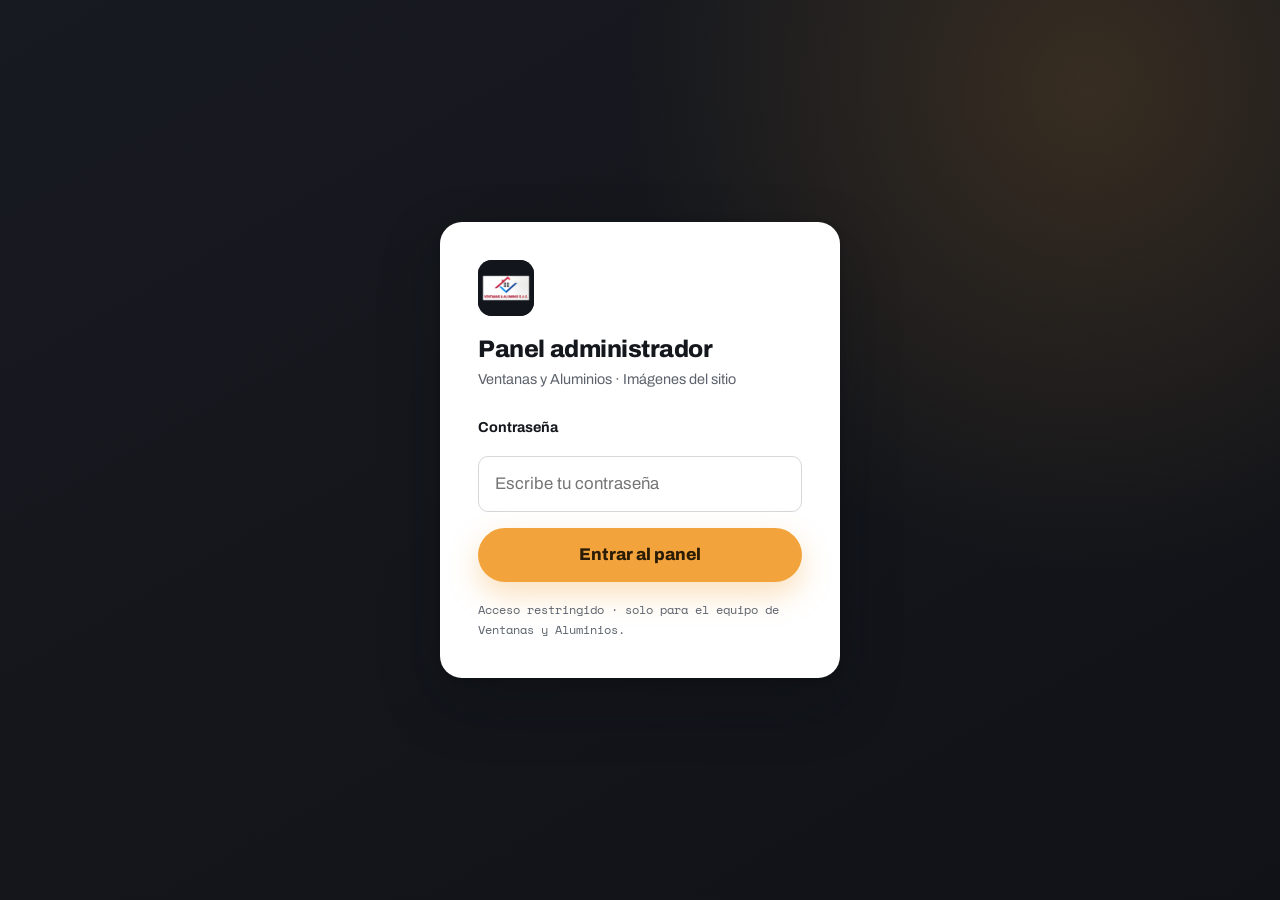
==== commit a362b9da: "Favicon cuadrado y sin recortes: marca, login y SVG sin 'V·A'" ====
--- a/admin.html
+++ b/admin.html
@@ -5,7 +5,7 @@
   <meta name="viewport" content="width=device-width, initial-scale=1.0">
   <title>Panel administrador — Ventanas y Aluminios</title>
   <meta name="robots" content="noindex, nofollow">
-  <link rel="icon" type="image/svg+xml" href="img/hero.svg">
+  <link rel="icon" type="image/png" href="img/favicon.png">
   <link rel="stylesheet" href="css/estilos.css">
   <link rel="stylesheet" href="admin/admin.css">
 </head>
@@ -14,7 +14,7 @@
   <!-- ============ Acceso ============ -->
   <section class="login-fondo" id="pantallaLogin">
     <div class="login-tarjeta">
-      <span class="login-logo">V·A</span>
+      <span class="login-logo"><img class="login-logo-img" src="img/favicon.png" alt=""></span>
       <h1>Panel administrador</h1>
       <p>Ventanas y Aluminios · Imágenes del sitio</p>
       <form id="formLogin">
@@ -32,7 +32,7 @@
 
     <aside class="panel-lateral">
       <div class="panel-lateral__marca">
-        <span class="marca__simbolo">V·A</span>
+        <span class="marca__simbolo"><img class="marca__simbolo-img" src="img/favicon.png" alt=""></span>
         <div>
           <b>Panel de imágenes</b>
           <small>Ventanas y Aluminios</small>
--- a/css/estilos.css
+++ b/css/estilos.css
@@ -234,14 +234,15 @@
   height: 40px;
   display: grid;
   place-items: center;
-  background: var(--accent);
-  color: var(--accent-ink);
-  font-family: var(--sans);
-  font-weight: 800;
-  font-size: 0.95rem;
+  background: #12151b;
   border-radius: var(--r-sm);
-  letter-spacing: -0.02em;
-}
+  overflow: hidden;
+}
+.marca__simbolo-img {
+  width: 100%;
+  height: 100%;
+  object-fit: contain;
+}​
 .marca__texto {
   display: flex;
   flex-direction: column;
--- a/admin/admin.css
+++ b/admin/admin.css
@@ -33,11 +33,14 @@
   width: 56px;
   height: 56px;
   border-radius: var(--r-md);
-  background: var(--accent);
-  color: var(--accent-ink);
-  font-weight: 800;
-  font-size: 1.15rem;
+  background: #12151b;
+  overflow: hidden;
   margin-bottom: 1.3rem;
+}
+.login-logo-img {
+  width: 100%;
+  height: 100%;
+  object-fit: contain;
 }
 .login-tarjeta h1 {
   font-size: 1.5rem;
